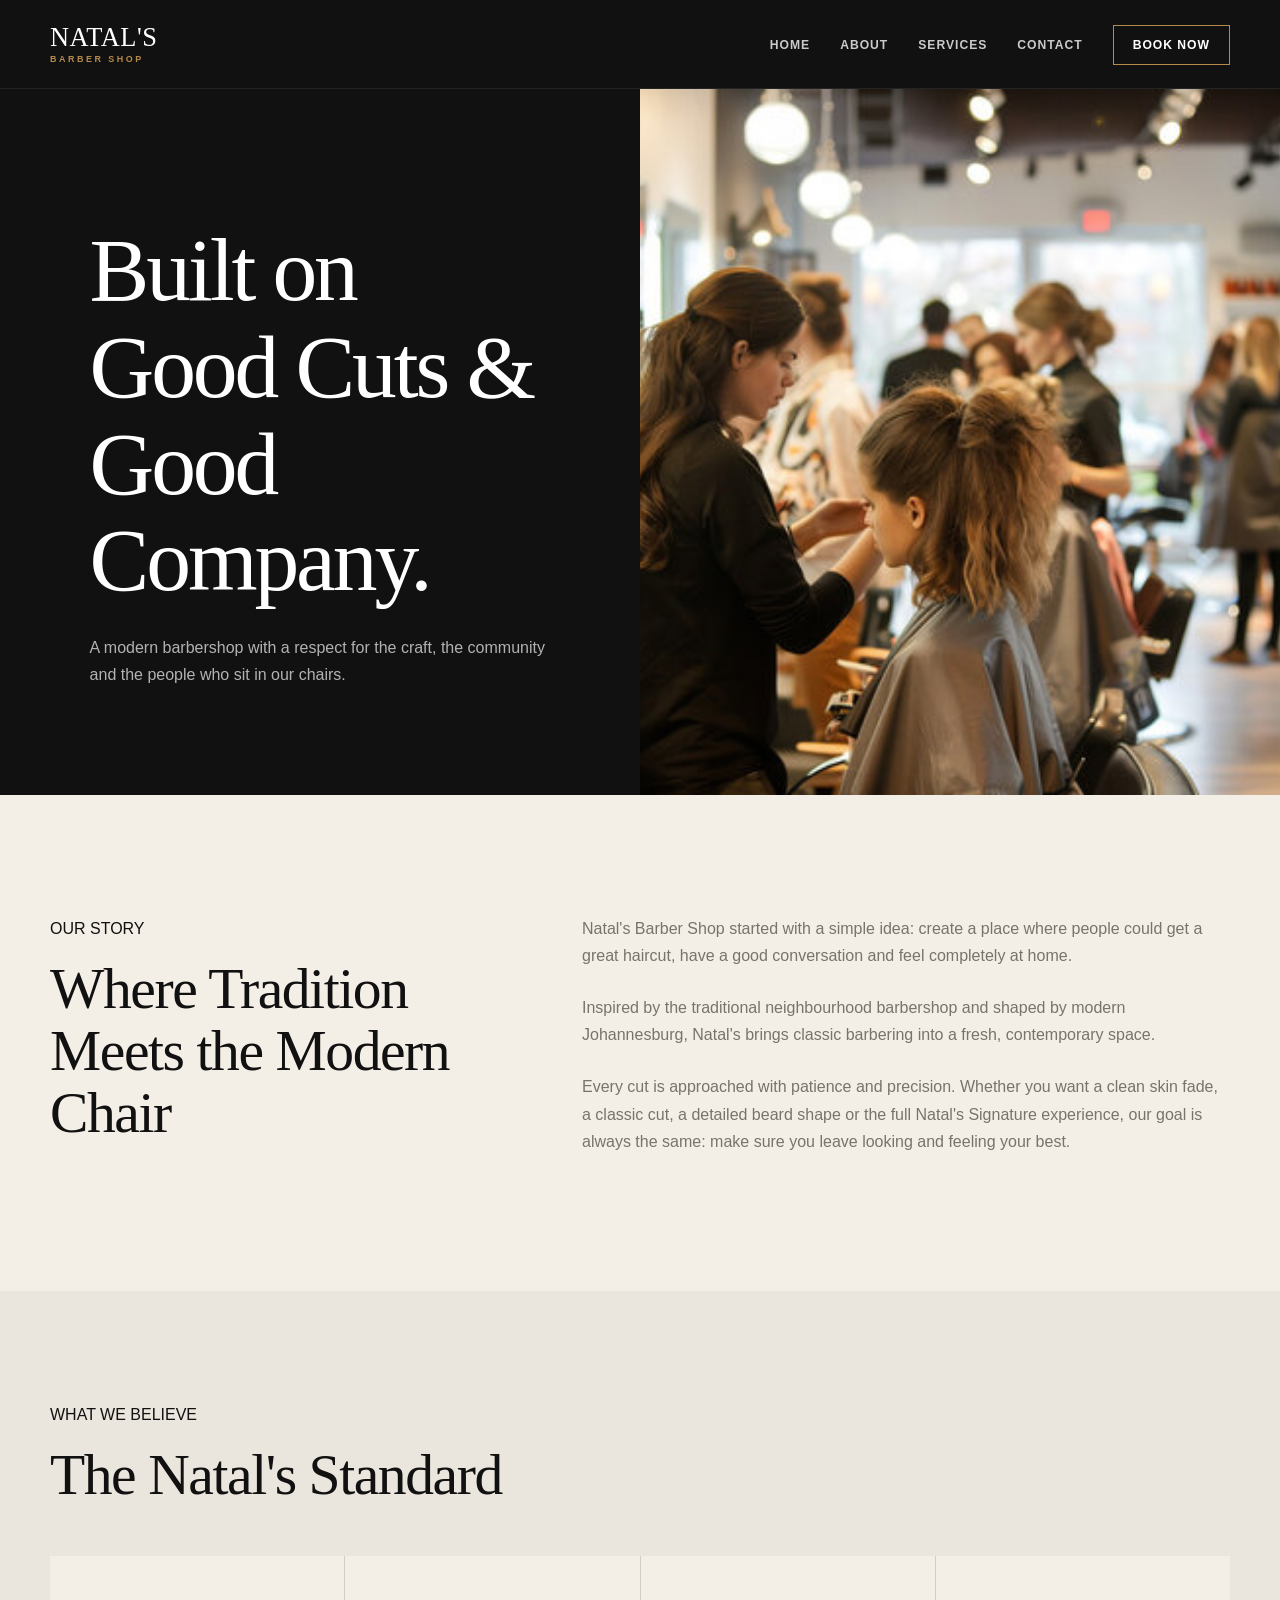
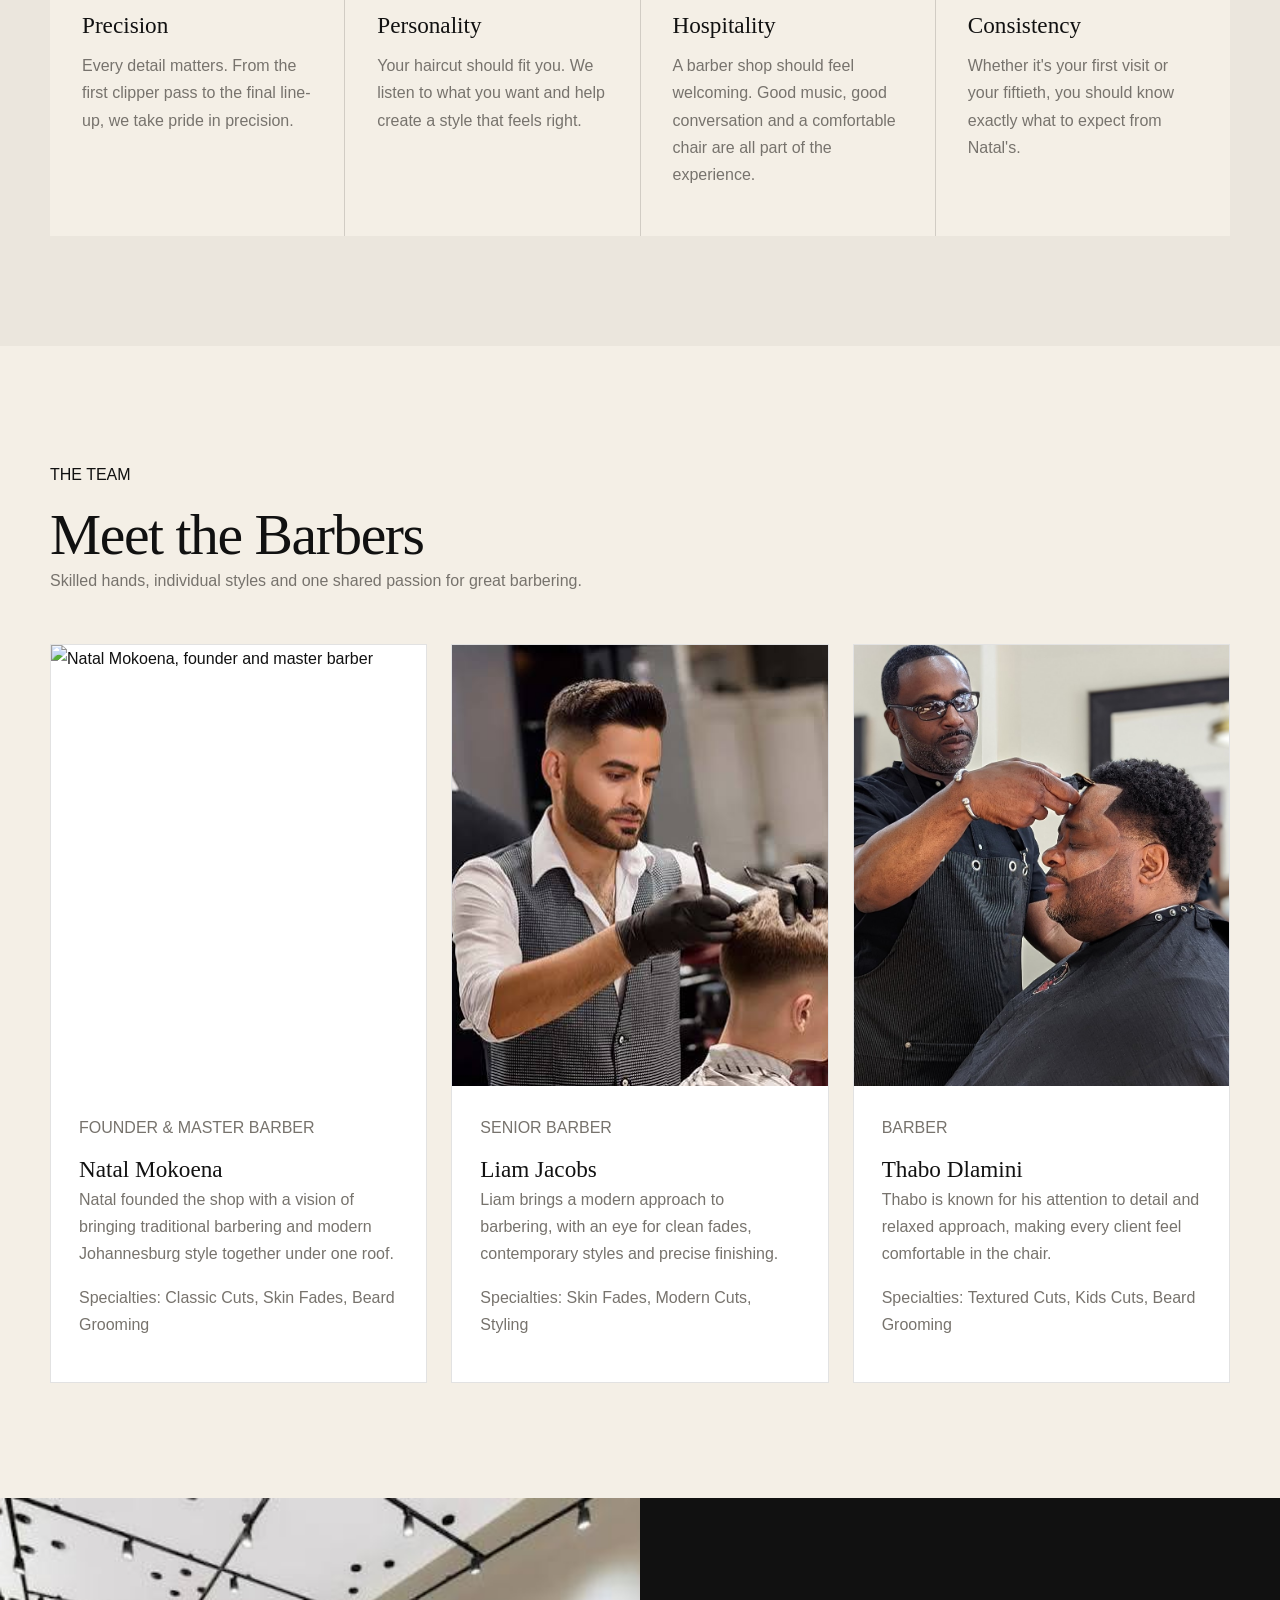
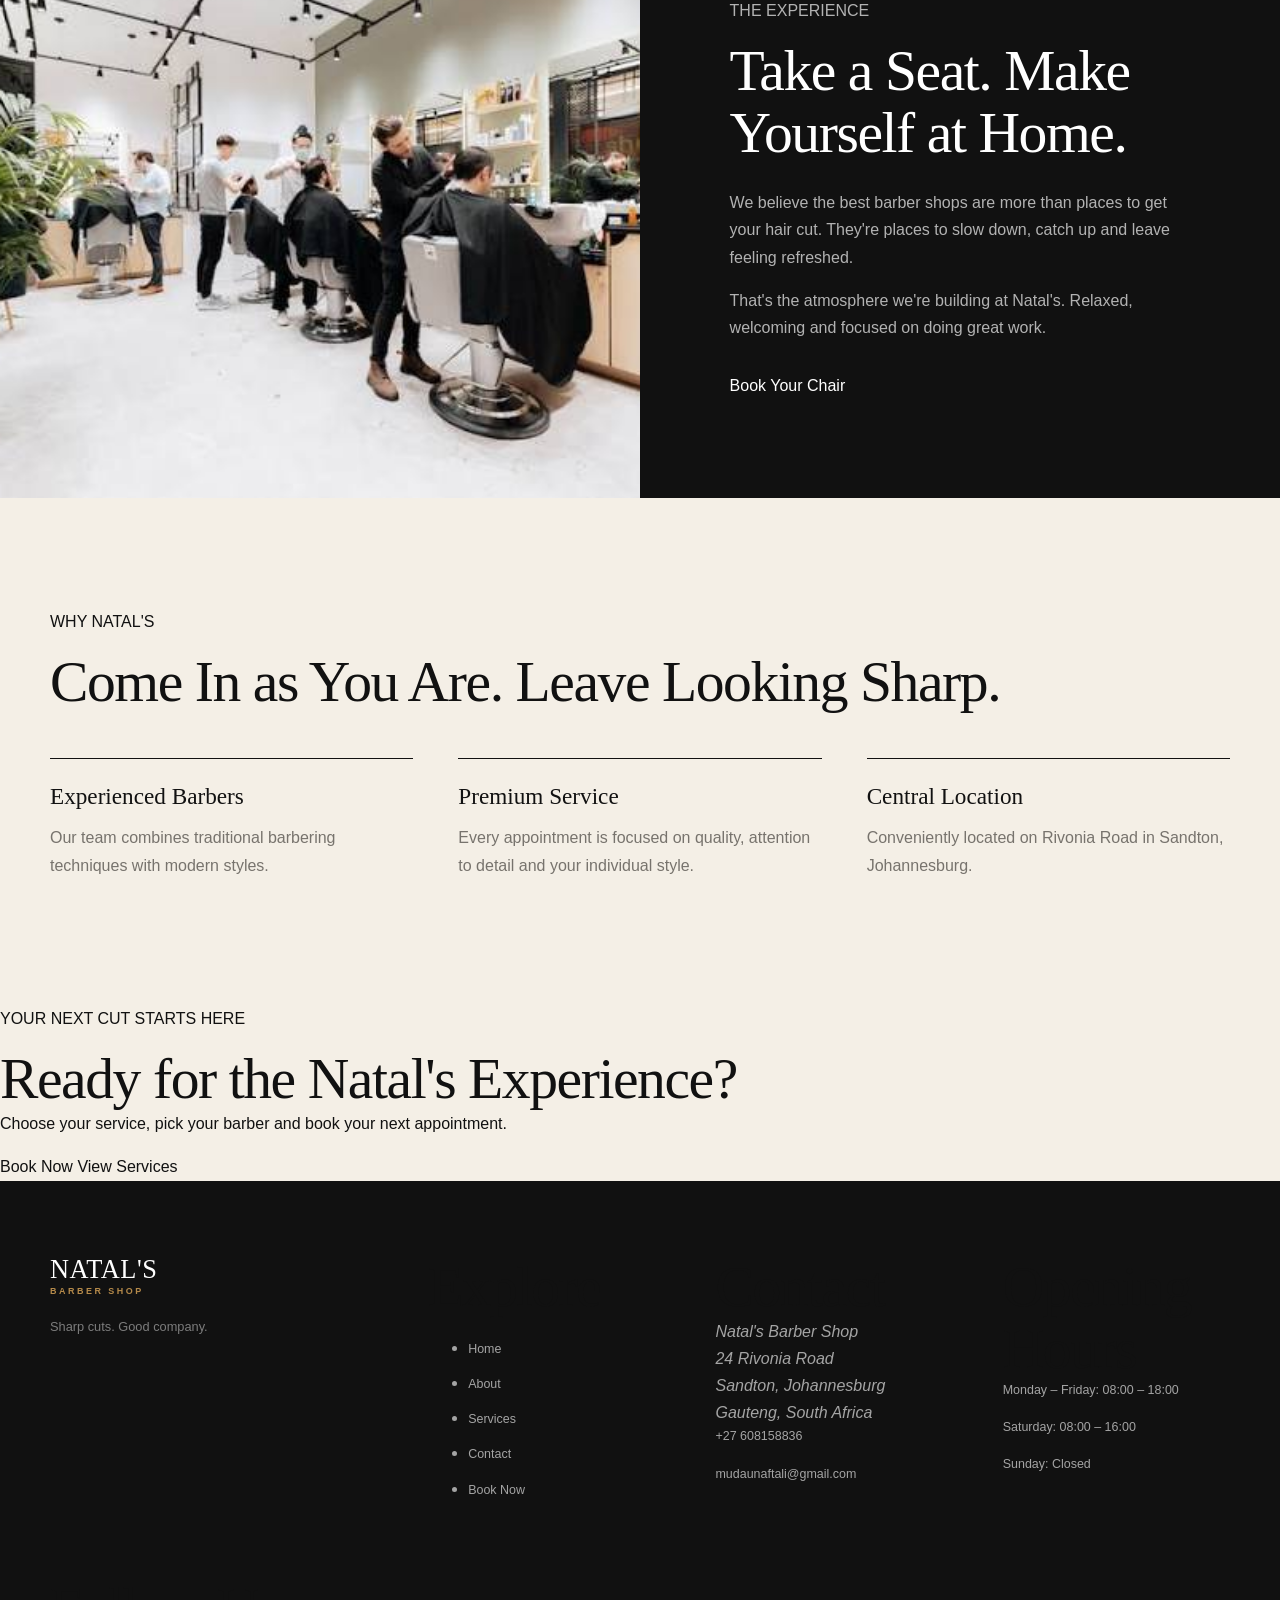
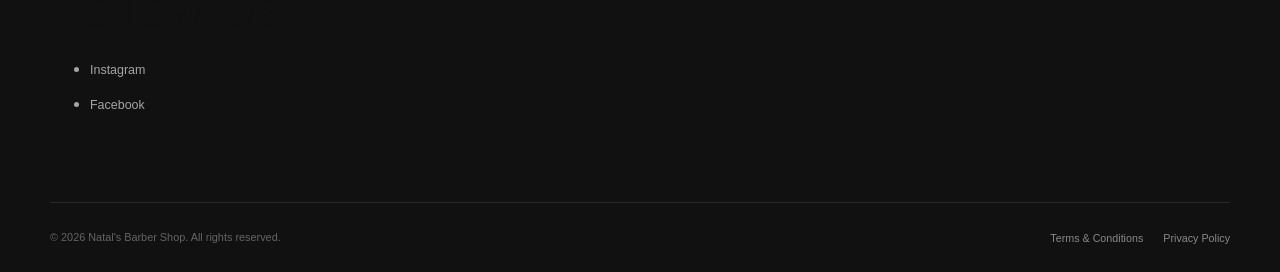
==== about.html @ a1078c81 "Initial commit - Natal's Barber Shop" ====
<!DOCTYPE html>
<html lang="en">
<head>
    <link rel="stylesheet" href="css/style.css">
    <meta charset="UTF-8">
    <meta name="viewport" content="width=device-width, initial-scale=1.0">

    <title>About Us | Natal's Barber Shop</title>

    <meta
        name="description"
        content="Learn about Natal's Barber Shop, our story, our barbers and our approach to modern barbering in Sandton, Johannesburg."
    >
</head>

<body>

    <!-- =========================
         HEADER
    ========================== -->
<header class="site-header">

    <div class="container header-inner">

        <a href="index.html"
           class="logo"
           aria-label="Natal's Barber Shop Home">

            <span class="logo-main">NATAL'S</span>
            <span class="logo-sub">BARBER SHOP</span>

        </a>

        <nav class="main-nav" aria-label="Main navigation">

            <ul>

                <li>
                    <a href="index.html">Home</a>
                </li>

                <li>
                    <a href="about.html" aria-current="page">About</a>
                </li>

                <li>
                    <a href="services.html">Services</a>
                </li>

                <li>
                    <a href="contact.html">Contact</a>
                </li>

                <li>
                    <a href="booking.html" class="nav-book">Book Now</a>
                </li>

            </ul>

        </nav>

    </div>

</header>


    <main>

        <!-- =========================
             ABOUT HERO
        ========================== -->
        <section id="about-hero" aria-labelledby="about-title">

            <div>

                <p>NATAL'S BARBER SHOP</p>

                <h1 id="about-title">
                    Built on Good Cuts
                    &amp; Good Company.
                </h1>

                <p>
                    A modern barbershop with a respect for the craft,
                    the community and the people who sit in our chairs.
                </p>

            </div>

            <figure>
                <img
                    src="images/barber-hero.jpg"
                    alt="Barber working with a customer inside Natal's Barber Shop"
                >
            </figure>

        </section>


        <!-- =========================
             OUR STORY
        ========================== -->
        <section id="our-story" aria-labelledby="story-title">

            <div>

                <p>OUR STORY</p>

                <h2 id="story-title">
                    Where Tradition Meets
                    the Modern Chair
                </h2>

            </div>


            <div>

                <p>
                    Natal's Barber Shop started with a simple idea:
                    create a place where people could get a great haircut,
                    have a good conversation and feel completely at home.
                </p>

                <p>
                    Inspired by the traditional neighbourhood barbershop
                    and shaped by modern Johannesburg, Natal's brings
                    classic barbering into a fresh, contemporary space.
                </p>

                <p>
                    Every cut is approached with patience and precision.
                    Whether you want a clean skin fade, a classic cut,
                    a detailed beard shape or the full Natal's Signature
                    experience, our goal is always the same:
                    make sure you leave looking and feeling your best.
                </p>

            </div>

        </section>


        <!-- =========================
             OUR VALUES
        ========================== -->
        <section id="values" aria-labelledby="values-title">

            <header>

                <p>WHAT WE BELIEVE</p>

                <h2 id="values-title">
                    The Natal's Standard
                </h2>

            </header>


            <div class="values-grid">

                <article>

                    <h3>Precision</h3>

                    <p>
                        Every detail matters. From the first clipper pass
                        to the final line-up, we take pride in precision.
                    </p>

                </article>


                <article>

                    <h3>Personality</h3>

                    <p>
                        Your haircut should fit you. We listen to what
                        you want and help create a style that feels right.
                    </p>

                </article>


                <article>

                    <h3>Hospitality</h3>

                    <p>
                        A barber shop should feel welcoming. Good music,
                        good conversation and a comfortable chair are
                        all part of the experience.
                    </p>

                </article>


                <article>

                    <h3>Consistency</h3>

                    <p>
                        Whether it's your first visit or your fiftieth,
                        you should know exactly what to expect from Natal's.
                    </p>

                </article>

            </div>

        </section>


        <!-- =========================
             BARBERS
        ========================== -->
        <section id="our-barbers" aria-labelledby="barbers-title">

            <header>

                <p>THE TEAM</p>

                <h2 id="barbers-title">
                    Meet the Barbers
                </h2>

                <p>
                    Skilled hands, individual styles and one shared passion
                    for great barbering.
                </p>

            </header>


            <div class="barbers-grid">

                <!-- Natal -->
                <article id="natal">

                    <figure>

                        <img
                            src="images/natal.jpeg"
                            alt="Natal Mokoena, founder and master barber"
                        >

                    </figure>

                    <div>

                        <p>FOUNDER &amp; MASTER BARBER</p>

                        <h3>Natal Mokoena</h3>

                        <p>
                            Natal founded the shop with a vision of bringing
                            traditional barbering and modern Johannesburg
                            style together under one roof.
                        </p>

                        <p>
                            Specialties: Classic Cuts, Skin Fades,
                            Beard Grooming
                        </p>

                    </div>

                </article>


                <!-- Liam -->
                <article id="liam">

                    <figure>

                        <img
                            src="images/liam.jpg"
                            alt="Liam Jacobs, senior barber"
                        >

                    </figure>

                    <div>

                        <p>SENIOR BARBER</p>

                        <h3>Liam Jacobs</h3>

                        <p>
                            Liam brings a modern approach to barbering,
                            with an eye for clean fades, contemporary
                            styles and precise finishing.
                        </p>

                        <p>
                            Specialties: Skin Fades, Modern Cuts,
                            Styling
                        </p>

                    </div>

                </article>


                <!-- Thabo -->
                <article id="thabo">

                    <figure>

                        <img
                            src="images/thabo.jpg"
                            alt="Thabo Dlamini, barber"
                        >

                    </figure>

                    <div>

                        <p>BARBER</p>

                        <h3>Thabo Dlamini</h3>

                        <p>
                            Thabo is known for his attention to detail
                            and relaxed approach, making every client
                            feel comfortable in the chair.
                        </p>

                        <p>
                            Specialties: Textured Cuts, Kids Cuts,
                            Beard Grooming
                        </p>

                    </div>

                </article>

            </div>

        </section>


        <!-- =========================
             THE EXPERIENCE
        ========================== -->
        <section id="experience" aria-labelledby="experience-title">

            <figure>

                <img
                    src="images/barbershop-interior.jpg"
                    alt="Interior of Natal's Barber Shop with barber chairs and mirrors"
                >

            </figure>


            <div>

                <p>THE EXPERIENCE</p>

                <h2 id="experience-title">
                    Take a Seat.
                    Make Yourself at Home.
                </h2>

                <p>
                    We believe the best barber shops are more than places
                    to get your hair cut. They're places to slow down,
                    catch up and leave feeling refreshed.
                </p>

                <p>
                    That's the atmosphere we're building at Natal's.
                    Relaxed, welcoming and focused on doing great work.
                </p>

                <a href="booking.html">
                    Book Your Chair
                </a>

            </div>

        </section>


        <!-- =========================
             WHY NATAL'S
        ========================== -->
        <section id="why-natals" aria-labelledby="why-title">

            <header>

                <p>WHY NATAL'S</p>

                <h2 id="why-title">
                    Come In as You Are.
                    Leave Looking Sharp.
                </h2>

            </header>


            <div>

                <article>

                    <h3>Experienced Barbers</h3>

                    <p>
                        Our team combines traditional barbering techniques
                        with modern styles.
                    </p>

                </article>


                <article>

                    <h3>Premium Service</h3>

                    <p>
                        Every appointment is focused on quality,
                        attention to detail and your individual style.
                    </p>

                </article>


                <article>

                    <h3>Central Location</h3>

                    <p>
                        Conveniently located on Rivonia Road in Sandton,
                        Johannesburg.
                    </p>

                </article>

            </div>

        </section>


        <!-- =========================
             FINAL CTA
        ========================== -->
        <section id="about-cta" aria-labelledby="cta-title">

            <div>

                <p>YOUR NEXT CUT STARTS HERE</p>

                <h2 id="cta-title">
                    Ready for the Natal's Experience?
                </h2>

                <p>
                    Choose your service, pick your barber and book your
                    next appointment.
                </p>

                <a href="booking.html">
                    Book Now
                </a>

                <a href="services.html">
                    View Services
                </a>

            </div>

        </section>

    </main>


    <!-- =========================
         FOOTER
    ========================== -->
<footer class="site-footer">

    <div class="container footer-grid">

        <!-- Brand -->
        <div class="footer-brand">

            <a href="index.html"
               class="logo"
               aria-label="Natal's Barber Shop Home">

                <span class="logo-main">NATAL'S</span>
                <span class="logo-sub">BARBER SHOP</span>

            </a>

            <p>
                Sharp cuts. Good company.
            </p>

        </div>


        <!-- Explore -->
        <div class="footer-column">

            <h2>Explore</h2>

            <nav aria-label="Footer navigation">

                <ul>
                    <li>
                        <a href="index.html">Home</a>
                    </li>

                    <li>
                        <a href="about.html">About</a>
                    </li>

                    <li>
                        <a href="services.html">Services</a>
                    </li>

                    <li>
                        <a href="contact.html">Contact</a>
                    </li>

                    <li>
                        <a href="booking.html">Book Now</a>
                    </li>
                </ul>

            </nav>

        </div>


        <!-- Contact -->
        <div class="footer-column">

            <h2>Contact</h2>

            <address>
                Natal's Barber Shop<br>
                24 Rivonia Road<br>
                Sandton, Johannesburg<br>
                Gauteng, South Africa
            </address>

            <p>
                <a href="tel:+27608158836">
                    +27 608158836
                </a>
            </p>

            <p>
                <a href="mailto:mudaunaftali@gmail.com">
                    mudaunaftali@gmail.com
                </a>
            </p>

        </div>


        <!-- Opening Hours -->
        <div class="footer-column">

            <h2>Opening Hours</h2>

            <p>
                Monday – Friday: 08:00 – 18:00
            </p>

            <p>
                Saturday: 08:00 – 16:00
            </p>

            <p>
                Sunday: Closed
            </p>

        </div>


        <!-- Social -->
        <div class="footer-column">

            <h2>Follow Us</h2>

            <ul class="footer-social">

                <li>
                    <a href="https://www.instagram.com/mudaunaftali/" target="_blank" rel="noopener noreferrer" aria-label="Natal's Barber Shop Instagram"> Instagram </a>
                </li>

                <li>
                    <a href="https://web.facebook.com/mudau.naphtan/" target="_blank" rel="noopener noreferrer" aria-label="Natal's Barber Shop Facebook">
    Facebook
</a>
                </li>

            </ul>

        </div>

    </div>


    <!-- Bottom -->
    <div class="container footer-bottom">

        <p>
            &copy; 2026 Natal's Barber Shop. All rights reserved.
        </p>

        <div class="footer-legal">

            <a href="terms.html">
                Terms &amp; Conditions
            </a>

            <a href="privacy.html">
                Privacy Policy
            </a>

        </div>

    </div>

</footer>

</body>
</html>
---- css/style.css ----
/* =========================================================
   NATAL'S BARBER SHOP
   Shared Professional Stylesheet
   ========================================================= */

/* -------------------------
   1. DESIGN TOKENS
------------------------- */
:root {
    --midnight: #111111;
    --charcoal: #292929;
    --ivory: #f4efe6;
    --brass: #b58a4a;
    --brass-light: #d1b27a;
    --red: #8b2525;
    --white: #ffffff;
    --grey: #77736d;
    --light-grey: #e4dfd6;
    --border: rgba(17, 17, 17, 0.12);

    --heading-font: "DM Serif Display", Georgia, serif;
    --body-font: "Manrope", Arial, sans-serif;

    --container: 1180px;
    --radius: 2px;
    --transition: 220ms ease;
    --shadow: 0 18px 50px rgba(17, 17, 17, 0.10);
}


/* -------------------------
   2. RESET
------------------------- */
*,
*::before,
*::after {
    box-sizing: border-box;
}

html {
    scroll-behavior: smooth;
}

body {
    margin: 0;
    background: var(--ivory);
    color: var(--midnight);
    font-family: var(--body-font);
    font-size: 16px;
    line-height: 1.7;
    -webkit-font-smoothing: antialiased;
}

img {
    display: block;
    width: 100%;
    max-width: 100%;
}

figure {
    margin: 0;
}

a {
    color: inherit;
    text-decoration: none;
}

button,
input,
select,
textarea {
    font: inherit;
}

button,
a,
select,
input,
textarea {
    -webkit-tap-highlight-color: transparent;
}

::selection {
    background: var(--brass);
    color: var(--midnight);
}


/* -------------------------
   3. GLOBAL TYPOGRAPHY
------------------------- */
h1,
h2,
h3,
h4 {
    margin: 0;
    color: var(--midnight);
    font-family: var(--heading-font);
    font-weight: 400;
    line-height: 1.08;
}

h1 {
    font-size: clamp(3.5rem, 7vw, 6.8rem);
    letter-spacing: -0.035em;
}

h2 {
    font-size: clamp(2.5rem, 4.5vw, 4.4rem);
    letter-spacing: -0.025em;
}

h3 {
    font-size: 1.45rem;
}

p {
    margin: 0 0 1rem;
}

.eyebrow {
    margin-bottom: 1rem;
    color: var(--brass);
    font-family: var(--body-font);
    font-size: 0.72rem;
    font-weight: 800;
    letter-spacing: 0.18em;
    line-height: 1.4;
    text-transform: uppercase;
}

.container {
    width: min(calc(100% - 48px), var(--container));
    margin-inline: auto;
}


/* -------------------------
   4. ACCESSIBILITY
------------------------- */
:focus-visible {
    outline: 3px solid var(--brass);
    outline-offset: 4px;
}

[hidden] {
    display: none !important;
}


/* =========================================================
   HEADER
   ========================================================= */

.site-header,
body > header {
    position: relative;
    z-index: 50;
    background: var(--midnight);
    color: var(--white);
    border-bottom: 1px solid rgba(255, 255, 255, 0.08);
}

.header-inner,
body > header {
    min-height: 88px;
}

.site-header .header-inner {
    display: flex;
    align-items: center;
    justify-content: space-between;
    gap: 40px;
}

.logo {
    display: inline-flex;
    flex-direction: column;
    justify-content: center;
    flex-shrink: 0;
    color: var(--white);
    line-height: 1;
}

.logo-main,
.logo > span:first-child {
    font-family: var(--heading-font);
    font-size: 1.65rem;
    letter-spacing: 0.02em;
}

.logo-sub,
.logo > span:last-child {
    margin-top: 5px;
    color: var(--brass);
    font-family: var(--body-font);
    font-size: 0.56rem;
    font-weight: 800;
    letter-spacing: 0.28em;
}

.main-nav {
    display: flex;
    align-items: center;
    gap: 32px;
}

.main-nav a {
    position: relative;
    padding: 33px 0;
    color: rgba(255, 255, 255, 0.78);
    font-size: 0.76rem;
    font-weight: 700;
    letter-spacing: 0.08em;
    text-transform: uppercase;
    transition: color var(--transition);
}

.main-nav a::after {
    position: absolute;
    right: 0;
    bottom: 23px;
    left: 0;
    height: 1px;
    background: var(--brass);
    content: "";
    transform: scaleX(0);
    transform-origin: center;
    transition: transform var(--transition);
}

.main-nav a:hover,
.main-nav a.active {
    color: var(--white);
}

.main-nav a:hover::after,
.main-nav a.active::after {
    transform: scaleX(1);
}

.main-nav .nav-book {
    padding: 12px 19px;
    border: 1px solid var(--brass);
    color: var(--white);
}

.main-nav .nav-book::after {
    display: none;
}

.main-nav .nav-book:hover,
.main-nav .nav-book.active {
    background: var(--brass);
    color: var(--midnight);
}


/* =========================================================
   BUTTONS
   ========================================================= */

.btn,
.hero-actions a,
#hero .hero-actions a,
#services-hero a,
#services-booking-cta a {
    display: inline-flex;
    align-items: center;
    justify-content: center;
    min-height: 50px;
    padding: 14px 25px;
    border: 1px solid transparent;
    border-radius: var(--radius);
    font-size: 0.72rem;
    font-weight: 800;
    letter-spacing: 0.1em;
    text-transform: uppercase;
    cursor: pointer;
    transition:
        background var(--transition),
        color var(--transition),
        border-color var(--transition),
        transform var(--transition);
}

.btn:hover,
.hero-actions a:hover,
#hero .hero-actions a:hover,
#services-hero a:hover,
#services-booking-cta a:hover {
    transform: translateY(-2px);
}

.btn-primary,
#hero .hero-actions a:first-child,
#services-hero a,
#services-booking-cta a {
    background: var(--brass);
    color: var(--midnight);
    border-color: var(--brass);
}

.btn-primary:hover,
#hero .hero-actions a:first-child:hover,
#services-hero a:hover,
#services-booking-cta a:hover {
    background: var(--brass-light);
    border-color: var(--brass-light);
}

.btn-secondary {
    background: transparent;
    color: var(--midnight);
    border-color: var(--midnight);
}

.btn-secondary:hover {
    background: var(--midnight);
    color: var(--white);
}

.btn-light {
    background: var(--ivory);
    color: var(--midnight);
    border-color: var(--ivory);
}

.btn-light:hover {
    background: var(--white);
    border-color: var(--white);
}

.text-link,
.light-link {
    position: relative;
    display: inline-flex;
    align-items: center;
    gap: 10px;
    font-size: 0.75rem;
    font-weight: 800;
    letter-spacing: 0.1em;
    text-transform: uppercase;
}

.text-link::after,
.light-link::after {
    content: "→";
    transition: transform var(--transition);
}

.text-link:hover::after,
.light-link:hover::after {
    transform: translateX(5px);
}


/* =========================================================
   GENERAL SECTIONS
   ========================================================= */

.section {
    padding: 110px 0;
}

.section-heading {
    max-width: 700px;
    margin-bottom: 55px;
}

.section-heading > p:last-child {
    max-width: 610px;
    margin-top: 22px;
    color: var(--grey);
}

.section-dark {
    background: var(--midnight);
    color: var(--white);
}

.section-dark h2,
.section-dark h3 {
    color: var(--white);
}


/* =========================================================
   HOMEPAGE
   ========================================================= */

#hero {
    position: relative;
    min-height: 700px;
    display: flex;
    align-items: center;
    overflow: hidden;
    background: var(--midnight);
    color: var(--white);
}

#hero::after {
    position: absolute;
    inset: 0;
    z-index: 1;
    background:
        linear-gradient(
            90deg,
            rgba(17, 17, 17, 0.94) 0%,
            rgba(17, 17, 17, 0.72) 42%,
            rgba(17, 17, 17, 0.18) 100%
        );
    content: "";
}

#hero .hero-content {
    position: relative;
    z-index: 3;
    width: min(calc(100% - 48px), var(--container));
    margin: 0 auto;
    padding: 120px 52% 120px 0;
}

#hero .hero-content > p:first-child {
    margin-bottom: 22px;
    color: var(--brass);
    font-size: 0.72rem;
    font-weight: 800;
    letter-spacing: 0.2em;
}

#hero h1 {
    margin-bottom: 28px;
    color: var(--white);
}

#hero .hero-content > p:nth-of-type(2) {
    max-width: 550px;
    margin-bottom: 36px;
    color: rgba(255, 255, 255, 0.76);
    font-size: 1rem;
}

#hero .hero-actions {
    display: flex;
    flex-wrap: wrap;
    gap: 14px;
}

#hero .hero-actions a:last-child {
    border-color: rgba(255, 255, 255, 0.45);
    color: var(--white);
}

#hero .hero-actions a:last-child:hover {
    background: var(--white);
    color: var(--midnight);
}

#hero .hero-image {
    position: absolute;
    inset: 0 0 0 48%;
    z-index: 0;
}

#hero .hero-image img {
    width: 100%;
    height: 100%;
    object-fit: cover;
    object-position: center;
}


/* Homepage intro */
#introduction {
    padding: 115px 24px;
    text-align: center;
}

#introduction > div {
    width: min(760px, 100%);
    margin: auto;
}

#introduction > div > p:first-child {
    color: var(--brass);
    font-size: 0.72rem;
    font-weight: 800;
    letter-spacing: 0.18em;
}

#introduction h2 {
    margin-bottom: 25px;
}

#introduction p:not(:first-child) {
    color: var(--grey);
}

#introduction a {
    display: inline-flex;
    margin-top: 14px;
    font-size: 0.73rem;
    font-weight: 800;
    letter-spacing: 0.1em;
    text-transform: uppercase;
}


/* Homepage services */
#services-preview {
    padding: 110px 24px;
    background: #ebe6dd;
}

#services-preview > header,
#services-preview > .services-grid,
#services-preview > a {
    width: min(calc(100% - 0px), var(--container));
    margin-inline: auto;
}

#services-preview > header {
    margin-bottom: 48px;
}

#services-preview > header p:last-child {
    max-width: 620px;
    color: var(--grey);
}

.services-grid {
    display: grid;
    grid-template-columns: repeat(4, 1fr);
    gap: 1px;
    background: var(--border);
}

.services-grid article {
    min-height: 270px;
    padding: 32px;
    background: var(--ivory);
    transition:
        background var(--transition),
        transform var(--transition);
}

.services-grid article:hover {
    position: relative;
    z-index: 2;
    background: var(--midnight);
    color: var(--white);
    transform: translateY(-5px);
}

.services-grid article:hover h3 {
    color: var(--white);
}

.services-grid article h3 {
    margin-bottom: 45px;
}

.services-grid article p {
    color: var(--grey);
}

.services-grid article:hover p {
    color: rgba(255, 255, 255, 0.68);
}

.services-grid article p:last-of-type {
    color: var(--brass);
    font-size: 1.15rem;
    font-weight: 800;
}

.services-grid article a {
    display: inline-block;
    margin-top: 8px;
    font-size: 0.68rem;
    font-weight: 800;
    letter-spacing: 0.08em;
    text-transform: uppercase;
}

#services-preview > a {
    display: block;
    width: fit-content;
    margin-top: 35px;
    font-size: 0.72rem;
    font-weight: 800;
    letter-spacing: 0.1em;
    text-transform: uppercase;
}


/* Brand statement */
#brand-statement {
    display: grid;
    grid-template-columns: 1fr 1fr;
    min-height: 650px;
    background: var(--midnight);
    color: var(--white);
}

#brand-statement figure {
    min-height: 500px;
}

#brand-statement figure img {
    width: 100%;
    height: 100%;
    object-fit: cover;
}

#brand-statement > div {
    display: flex;
    flex-direction: column;
    align-items: flex-start;
    justify-content: center;
    padding: 80px clamp(40px, 7vw, 110px);
}

#brand-statement h2 {
    margin-bottom: 25px;
    color: var(--white);
}

#brand-statement > div > p:not(.eyebrow) {
    max-width: 540px;
    color: rgba(255, 255, 255, 0.7);
}

#brand-statement a {
    margin-top: 15px;
    color: var(--brass);
}


/* Homepage barbers */
#barbers-preview {
    padding: 115px 24px;
}

#barbers-preview > header,
#barbers-preview > .barbers-grid {
    width: min(100%, var(--container));
    margin-inline: auto;
}

#barbers-preview > header {
    margin-bottom: 50px;
}

#barbers-preview > header p:last-child {
    max-width: 620px;
    color: var(--grey);
}

.barbers-grid {
    display: grid;
    grid-template-columns: repeat(3, 1fr);
    gap: 24px;
}

.barbers-grid article {
    overflow: hidden;
    background: var(--white);
    border: 1px solid var(--border);
}

.barbers-grid article figure {
    aspect-ratio: 4 / 4.7;
    overflow: hidden;
}

.barbers-grid article img {
    height: 100%;
    object-fit: cover;
    transition: transform 500ms ease;
}

.barbers-grid article:hover img {
    transform: scale(1.035);
}

.barbers-grid article > div,
.barbers-grid article:not(:has(div)) {
    padding: 25px;
}

.barbers-grid article h3 {
    margin-bottom: 4px;
}

.barbers-grid article p {
    color: var(--grey);
}

.barbers-grid article a {
    display: inline-block;
    margin-top: 5px;
    font-size: 0.68rem;
    font-weight: 800;
    letter-spacing: 0.09em;
    text-transform: uppercase;
}


/* Gallery */
#gallery {
    padding: 110px 24px;
    background: var(--charcoal);
}

#gallery > header {
    width: min(100%, var(--container));
    margin: 0 auto 45px;
}

#gallery h2 {
    color: var(--white);
}

.gallery-grid {
    width: min(100%, var(--container));
    margin-inline: auto;
    display: grid;
    grid-template-columns: repeat(4, 1fr);
    gap: 8px;
}

.gallery-grid figure {
    aspect-ratio: 1;
    overflow: hidden;
}

.gallery-grid img {
    height: 100%;
    object-fit: cover;
    transition: transform 500ms ease;
}

.gallery-grid figure:hover img {
    transform: scale(1.05);
}


/* Testimonials */
#testimonials {
    padding: 110px 24px;
}

#testimonials > header,
.testimonials-list {
    width: min(100%, var(--container));
    margin-inline: auto;
}

#testimonials > header {
    margin-bottom: 50px;
}

.testimonials-list {
    display: grid;
    grid-template-columns: repeat(3, 1fr);
    gap: 24px;
}

.testimonials-list article {
    padding: 38px;
    background: var(--white);
    border: 1px solid var(--border);
}

.testimonials-list blockquote {
    margin: 0 0 30px;
    color: var(--charcoal);
    font-family: var(--heading-font);
    font-size: 1.45rem;
    line-height: 1.4;
}

.testimonials-list cite {
    color: var(--brass);
    font-size: 0.7rem;
    font-style: normal;
    font-weight: 800;
    letter-spacing: 0.1em;
    text-transform: uppercase;
}


/* Homepage location */
#location {
    display: grid;
    grid-template-columns: 1fr 1fr;
    background: #ebe6dd;
}

#location > div {
    padding: 90px clamp(30px, 7vw, 100px);
}

#location h2 {
    margin-bottom: 25px;
}

#location address,
#location a {
    color: var(--grey);
}

#location address {
    margin-bottom: 20px;
    font-style: normal;
}

#location h3 {
    margin-bottom: 25px;
}

#location dl {
    margin: 0;
}

#location dl > div {
    display: flex;
    justify-content: space-between;
    gap: 30px;
    padding: 13px 0;
    border-bottom: 1px solid var(--border);
}

#location dt {
    font-weight: 700;
}

#location dd {
    margin: 0;
    color: var(--grey);
}


/* =========================================================
   PAGE HEROES
   ========================================================= */

.page-hero {
    position: relative;
    overflow: hidden;
    padding: 115px 0;
    background: var(--midnight);
    color: var(--white);
}

.page-hero::before {
    position: absolute;
    top: 0;
    right: -10%;
    width: 48%;
    height: 100%;
    background:
        linear-gradient(
            135deg,
            transparent 0 45%,
            rgba(181, 138, 74, 0.09) 45% 46%,
            transparent 46%
        );
    content: "";
    pointer-events: none;
}

.page-hero .container {
    position: relative;
    z-index: 1;
}

.page-hero h1 {
    max-width: 850px;
    color: var(--white);
}

.page-hero .hero-text {
    max-width: 650px;
    margin-top: 25px;
    margin-bottom: 0;
    color: rgba(255, 255, 255, 0.68);
    font-size: 1rem;
}

.page-hero .eyebrow {
    margin-bottom: 18px;
}


/* =========================================================
   ABOUT PAGE
   ========================================================= */

#about-hero {
    display: grid;
    grid-template-columns: 1fr 1fr;
    min-height: 680px;
    background: var(--midnight);
}

#about-hero > div {
    display: flex;
    flex-direction: column;
    justify-content: center;
    padding: 90px clamp(35px, 7vw, 100px);
}

#about-hero h1 {
    color: var(--white);
}

#about-hero > div > p:last-child {
    max-width: 520px;
    margin-top: 25px;
    color: rgba(255, 255, 255, 0.68);
}

#about-hero figure {
    min-height: 600px;
}

#about-hero img {
    height: 100%;
    object-fit: cover;
}


/* Story */
#our-story {
    display: grid;
    grid-template-columns: 0.8fr 1.2fr;
    gap: 100px;
    padding: 120px max(24px, calc((100vw - var(--container)) / 2));
}

#our-story > div:last-child {
    max-width: 680px;
}

#our-story > div:last-child p {
    color: var(--grey);
}

#our-story > div:last-child p + p {
    margin-top: 25px;
}


/* Values */
#values {
    padding: 110px 24px;
    background: #ebe6dd;
}

#values > header,
.values-grid {
    width: min(100%, var(--container));
    margin-inline: auto;
}

#values > header {
    margin-bottom: 50px;
}

.values-grid {
    display: grid;
    grid-template-columns: repeat(4, 1fr);
    gap: 1px;
    background: var(--border);
}

.values-grid article {
    min-height: 260px;
    padding: 32px;
    background: var(--ivory);
}

.values-grid article h3 {
    margin: 25px 0 14px;
}

.values-grid article p {
    color: var(--grey);
}

.values-grid article > p:first-child {
    color: var(--brass);
    font-size: 0.72rem;
    font-weight: 800;
}


/* Our barbers */
#our-barbers {
    padding: 115px 24px;
}

#our-barbers > header,
#our-barbers > .barbers-grid {
    width: min(100%, var(--container));
    margin-inline: auto;
}

#our-barbers > header {
    margin-bottom: 50px;
}

#our-barbers > header p:last-child {
    max-width: 650px;
    color: var(--grey);
}

#our-barbers .barbers-grid article > div {
    padding: 28px;
}

#our-barbers .barbers-grid article .role {
    color: var(--brass);
    font-size: 0.68rem;
    font-weight: 800;
    letter-spacing: 0.12em;
    text-transform: uppercase;
}


/* Experience */
#experience {
    display: grid;
    grid-template-columns: 1fr 1fr;
    background: var(--midnight);
    color: var(--white);
}

#experience figure {
    min-height: 600px;
}

#experience img {
    height: 100%;
    object-fit: cover;
}

#experience > div {
    display: flex;
    flex-direction: column;
    justify-content: center;
    padding: 80px clamp(35px, 7vw, 105px);
}

#experience h2 {
    color: var(--white);
    margin-bottom: 25px;
}

#experience > div > p:not(.eyebrow) {
    color: rgba(255, 255, 255, 0.68);
}

#experience a {
    width: fit-content;
    margin-top: 15px;
}


/* Why Natal's */
#why-natals {
    padding: 110px 24px;
}

#why-natals > header,
#why-natals > div {
    width: min(100%, var(--container));
    margin-inline: auto;
}

#why-natals > header {
    margin-bottom: 45px;
}

#why-natals > div {
    display: grid;
    grid-template-columns: repeat(3, 1fr);
    gap: 45px;
}

#why-natals article {
    padding-top: 25px;
    border-top: 1px solid var(--midnight);
}

#why-natals article h3 {
    margin-bottom: 15px;
}

#why-natals article p {
    color: var(--grey);
}


/* =========================================================
   SERVICES PAGE
   ========================================================= */

#services-hero {
    position: relative;
    min-height: 570px;
    display: flex;
    align-items: center;
    overflow: hidden;
    background:
        linear-gradient(90deg, var(--midnight) 0%, #191919 55%, #232323 100%);
    color: var(--white);
}

#services-hero::after {
    position: absolute;
    right: -100px;
    width: 55%;
    height: 150%;
    border-left: 1px solid rgba(181, 138, 74, 0.25);
    content: "";
    transform: rotate(16deg);
}

#services-hero > div {
    position: relative;
    z-index: 2;
}

#services-hero > div > p:first-child {
    color: var(--brass);
    font-size: 0.72rem;
    font-weight: 800;
    letter-spacing: 0.2em;
}

#services-hero h1 {
    max-width: 800px;
    color: var(--white);
}

#services-hero > div > p:nth-of-type(2) {
    max-width: 610px;
    margin: 25px 0 35px;
    color: rgba(255, 255, 255, 0.68);
}


/* Service sections */
#haircuts,
#beard-grooming,
#packages,
#service-information {
    padding: 110px 24px;
}

#beard-grooming {
    background: #ebe6dd;
}

#haircuts > header,
#haircuts > .service-list,
#beard-grooming > header,
#beard-grooming > .service-list,
#packages > header,
#packages > .packages-grid,
#service-information > header,
#service-information > div {
    width: min(100%, var(--container));
    margin-inline: auto;
}

#haircuts > header,
#beard-grooming > header,
#packages > header,
#service-information > header {
    margin-bottom: 50px;
}

#haircuts > header p:last-child,
#beard-grooming > header p:last-child,
#packages > header p:last-child {
    max-width: 650px;
    color: var(--grey);
}


/* Service rows */
.service-list {
    border-top: 1px solid var(--border);
}

.service-list article {
    display: grid;
    grid-template-columns: minmax(0, 1fr) 100px 170px;
    align-items: center;
    gap: 35px;
    padding: 30px 0;
    border-bottom: 1px solid var(--border);
    transition: padding var(--transition);
}

.service-list article:hover {
    padding-left: 12px;
    padding-right: 12px;
    background: rgba(181, 138, 74, 0.05);
}

.service-list article h3 {
    margin-bottom: 7px;
}

.service-list article > div p {
    max-width: 650px;
    margin: 0;
    color: var(--grey);
    font-size: 0.92rem;
}

.service-list article > p {
    margin: 0;
    color: var(--brass);
    font-size: 1.2rem;
    font-weight: 800;
    text-align: right;
}

.service-list article > a {
    justify-self: end;
    padding-bottom: 3px;
    border-bottom: 1px solid var(--brass);
    font-size: 0.68rem;
    font-weight: 800;
    letter-spacing: 0.08em;
    text-transform: uppercase;
}


/* Packages */
#packages {
    background: var(--midnight);
}

#packages h2,
#packages h3 {
    color: var(--white);
}

#packages > header p:last-child {
    color: rgba(255, 255, 255, 0.6);
}

.packages-grid {
    display: grid;
    grid-template-columns: repeat(3, 1fr);
    gap: 1px;
    background: rgba(255, 255, 255, 0.12);
}

.packages-grid article {
    min-height: 360px;
    display: flex;
    flex-direction: column;
    align-items: flex-start;
    padding: 38px;
    background: var(--charcoal);
    transition:
        background var(--transition),
        transform var(--transition);
}

.packages-grid article:hover {
    position: relative;
    z-index: 2;
    background: #343434;
    transform: translateY(-5px);
}

.packages-grid article > p:first-child {
    margin-bottom: 35px;
    color: var(--brass);
    font-size: 0.65rem;
    font-weight: 800;
    letter-spacing: 0.15em;
}

.packages-grid article h3 {
    margin-bottom: 18px;
    font-size: 2rem;
}

.packages-grid article > p:nth-of-type(2) {
    flex: 1;
    color: rgba(255, 255, 255, 0.64);
}

.packages-grid article > p:last-of-type {
    margin-bottom: 25px;
    color: var(--brass);
    font-size: 1.35rem;
    font-weight: 800;
}

.packages-grid article a {
    padding-bottom: 4px;
    border-bottom: 1px solid var(--brass);
    color: var(--white);
    font-size: 0.68rem;
    font-weight: 800;
    letter-spacing: 0.08em;
    text-transform: uppercase;
}


/* Good to know */
#service-information {
    background: #ebe6dd;
}

#service-information > div {
    display: grid;
    grid-template-columns: repeat(4, 1fr);
    gap: 1px;
    background: var(--border);
}

#service-information article {
    min-height: 210px;
    padding: 30px;
    background: var(--ivory);
}

#service-information article h3 {
    margin-bottom: 15px;
}

#service-information article p {
    color: var(--grey);
    font-size: 0.9rem;
}


/* Services CTA */
#services-booking-cta {
    padding: 95px 24px;
    background: var(--red);
    color: var(--white);
}

#services-booking-cta > div {
    width: min(100%, 850px);
    margin-inline: auto;
    text-align: center;
}

#services-booking-cta h2 {
    color: var(--white);
}

#services-booking-cta > div > p:not(.eyebrow) {
    color: rgba(255, 255, 255, 0.75);
    margin: 22px auto 30px;
}


/* =========================================================
   CONTACT PAGE
   ========================================================= */

.contact-hero {
    min-height: 430px;
    display: flex;
    align-items: center;
}

.contact-section {
    background: var(--ivory);
}

.contact-grid {
    display: grid;
    grid-template-columns: repeat(4, 1fr);
    gap: 1px;
    background: var(--border);
}

.contact-card {
    min-height: 330px;
    padding: 32px;
    background: var(--white);
}

.contact-icon {
    display: flex;
    align-items: center;
    justify-content: center;
    width: 42px;
    height: 42px;
    margin-bottom: 30px;
    border: 1px solid var(--brass);
    color: var(--brass);
    font-size: 0.65rem;
    font-weight: 800;
}

.contact-card h3 {
    margin-bottom: 15px;
}

.contact-card p {
    color: var(--grey);
    font-size: 0.88rem;
}

.contact-link {
    display: inline-block;
    margin-top: 5px;
    color: var(--midnight);
    font-size: 0.8rem;
    font-weight: 800;
    word-break: break-word;
}

.contact-link:hover {
    color: var(--brass);
}

.hours-list {
    margin: 0;
    padding: 0;
    list-style: none;
}

.hours-list li {
    display: flex;
    justify-content: space-between;
    gap: 15px;
    padding: 10px 0;
    border-bottom: 1px solid var(--border);
    font-size: 0.78rem;
}

.hours-list strong {
    font-weight: 800;
}


/* Location */
.location-section {
    background: #ebe6dd;
}

.location-grid {
    display: grid;
    grid-template-columns: 0.85fr 1.15fr;
    gap: 70px;
    align-items: center;
}

.location-content h2 {
    margin-bottom: 25px;
}

.location-content > p:not(.eyebrow) {
    max-width: 560px;
    color: var(--grey);
}

.location-content .btn {
    margin-top: 10px;
}

.map-wrapper {
    min-height: 450px;
    overflow: hidden;
    background: var(--charcoal);
    box-shadow: var(--shadow);
}

.map-wrapper iframe {
    display: block;
    width: 100%;
    min-height: 450px;
    filter: grayscale(100%);
}


/* Contact form */
.contact-form-section {
    background: var(--ivory);
}

.contact-form {
    max-width: 900px;
}

.form-grid {
    display: grid;
    grid-template-columns: repeat(2, 1fr);
    gap: 24px;
}

.form-group {
    margin-bottom: 25px;
}

.form-group label {
    display: block;
    margin-bottom: 9px;
    color: var(--midnight);
    font-size: 0.72rem;
    font-weight: 800;
    letter-spacing: 0.08em;
    text-transform: uppercase;
}

.form-group input,
.form-group select,
.form-group textarea {
    width: 100%;
    border: 1px solid #d2ccc2;
    border-radius: 0;
    outline: none;
    background: var(--white);
    color: var(--midnight);
    padding: 15px 16px;
    font-size: 0.9rem;
    transition:
        border-color var(--transition),
        box-shadow var(--transition);
}

.form-group input,
.form-group select {
    min-height: 52px;
}

.form-group textarea {
    min-height: 150px;
    resize: vertical;
}

.form-group input::placeholder,
.form-group textarea::placeholder {
    color: #aaa59e;
}

.form-group input:focus,
.form-group select:focus,
.form-group textarea:focus {
    border-color: var(--brass);
    box-shadow: 0 0 0 3px rgba(181, 138, 74, 0.12);
}

.form-success {
    margin-top: 20px;
    padding: 15px 18px;
    background: rgba(181, 138, 74, 0.12);
    border-left: 3px solid var(--brass);
    color: var(--charcoal);
}


/* =========================================================
   BOOKING PAGE
   ========================================================= */

.booking-hero {
    min-height: 430px;
    display: flex;
    align-items: center;
}

.booking-section {
    background: var(--ivory);
}

.booking-form {
    width: min(100%, 900px);
    margin-inline: auto;
}

.booking-step {
    margin-bottom: 24px;
    padding: 40px;
    background: var(--white);
    border: 1px solid var(--border);
}

.booking-step-heading {
    display: flex;
    align-items: flex-start;
    gap: 22px;
    margin-bottom: 30px;
}

.step-number {
    flex: 0 0 auto;
    display: flex;
    align-items: center;
    justify-content: center;
    width: 48px;
    height: 48px;
    border: 1px solid var(--brass);
    color: var(--brass);
    font-size: 0.7rem;
    font-weight: 800;
}

.booking-step-heading h3 {
    margin-bottom: 5px;
}

.booking-step-heading p {
    margin: 0;
    color: var(--grey);
    font-size: 0.85rem;
}

.booking-step .form-grid {
    margin-bottom: 0;
}

.booking-note {
    margin-top: 5px;
    color: var(--grey);
    font-size: 0.72rem;
}

.optional {
    margin-left: 5px;
    color: var(--grey);
    font-size: 0.65rem;
    font-weight: 500;
    letter-spacing: 0;
    text-transform: none;
}


/* Checkbox */
.checkbox-label {
    display: flex;
    align-items: flex-start;
    gap: 12px;
    margin-bottom: 30px;
    color: var(--grey);
    font-size: 0.82rem;
    cursor: pointer;
}

.checkbox-label input {
    width: 18px;
    height: 18px;
    flex: 0 0 auto;
    margin-top: 3px;
    accent-color: var(--brass);
}

.checkbox-label a {
    color: var(--midnight);
    font-weight: 800;
    text-decoration: underline;
    text-decoration-color: var(--brass);
    text-underline-offset: 3px;
}

.booking-submit {
    min-width: 210px;
}


/* Confirmation */
.booking-confirmation {
    width: min(100%, 800px);
    margin: 50px auto 0;
    padding: 60px;
    background: var(--midnight);
    color: var(--white);
    text-align: center;
    border-top: 3px solid var(--brass);
    box-shadow: var(--shadow);
}

.confirmation-icon {
    display: flex;
    align-items: center;
    justify-content: center;
    width: 62px;
    height: 62px;
    margin: 0 auto 25px;
    border: 1px solid var(--brass);
    border-radius: 50%;
    color: var(--brass);
    font-size: 1.5rem;
}

.booking-confirmation h2 {
    color: var(--white);
}

.booking-confirmation > p:not(.eyebrow) {
    max-width: 540px;
    margin: 18px auto 35px;
    color: rgba(255, 255, 255, 0.68);
}

.appointment-summary {
    margin: 35px 0;
    border-top: 1px solid rgba(255, 255, 255, 0.13);
}

.summary-row {
    display: flex;
    justify-content: space-between;
    gap: 30px;
    padding: 14px 0;
    border-bottom: 1px solid rgba(255, 255, 255, 0.13);
    text-align: left;
}

.summary-row span {
    color: rgba(255, 255, 255, 0.5);
    font-size: 0.76rem;
}

.summary-row strong {
    color: var(--white);
    font-size: 0.82rem;
    text-align: right;
}

.calendar-options {
    margin-top: 40px;
    padding-top: 35px;
    border-top: 1px solid rgba(255, 255, 255, 0.13);
}

.calendar-options h3 {
    color: var(--white);
    margin-bottom: 8px;
}

.calendar-options > p {
    color: rgba(255, 255, 255, 0.55);
    font-size: 0.82rem;
}

.calendar-buttons {
    display: flex;
    flex-wrap: wrap;
    justify-content: center;
    gap: 12px;
    margin-top: 25px;
}

.confirmation-contact {
    margin-top: 40px;
    padding-top: 30px;
    border-top: 1px solid rgba(255, 255, 255, 0.13);
    color: rgba(255, 255, 255, 0.6);
    font-size: 0.78rem;
}

.confirmation-contact p {
    margin-bottom: 4px;
}

.confirmation-contact a {
    color: var(--brass);
    font-weight: 700;
}

.confirmation-home-link {
    display: inline-block;
    margin-top: 30px;
    color: var(--white);
    font-size: 0.7rem;
    font-weight: 800;
    letter-spacing: 0.1em;
    text-transform: uppercase;
}


/* =========================================================
   SHARED BOOKING CTA
   ========================================================= */

.booking-cta {
    background: var(--red);
    color: var(--white);
}

.booking-cta-inner {
    display: flex;
    align-items: center;
    justify-content: space-between;
    gap: 50px;
}

.booking-cta h2 {
    color: var(--white);
}

.booking-cta-inner > div > p:not(.eyebrow) {
    color: rgba(255, 255, 255, 0.72);
}


/* =========================================================
   FOOTER
   ========================================================= */

.site-footer,
body > footer {
    background: var(--midnight);
    color: rgba(255, 255, 255, 0.62);
}

.footer-grid {
    display: grid;
    grid-template-columns: 1.4fr repeat(3, 1fr);
    gap: 60px;
    padding-top: 75px;
    padding-bottom: 70px;
}

.footer-brand p {
    max-width: 220px;
    margin-top: 20px;
    color: rgba(255, 255, 255, 0.45);
    font-size: 0.8rem;
}

.footer-column h3,
.footer-brand + h2,
.footer-hours h2,
.footer-social h2,
.footer-contact h2 {
    margin-bottom: 20px;
    color: var(--white);
    font-family: var(--body-font);
    font-size: 0.68rem;
    font-weight: 800;
    letter-spacing: 0.13em;
    text-transform: uppercase;
}

.footer-column a {
    display: block;
    width: fit-content;
    margin-bottom: 9px;
    font-size: 0.78rem;
    transition: color var(--transition);
}

.footer-column a:hover {
    color: var(--brass);
}

.footer-column p {
    font-size: 0.78rem;
}

.footer-bottom {
    display: flex;
    align-items: center;
    justify-content: space-between;
    gap: 30px;
    padding-top: 25px;
    padding-bottom: 25px;
    border-top: 1px solid rgba(255, 255, 255, 0.1);
}

.footer-bottom p {
    margin: 0;
    color: rgba(255, 255, 255, 0.35);
    font-size: 0.68rem;
}

.footer-legal {
    display: flex;
    flex-wrap: wrap;
    gap: 20px;
}

.footer-legal a {
    color: rgba(255, 255, 255, 0.5);
    font-size: 0.67rem;
    transition: color var(--transition);
}

.footer-legal a:hover {
    color: var(--brass);
}


/* Legacy footer structure used on Home/Services/About */
body > footer:not(.site-footer) {
    display: grid;
    grid-template-columns: 1.5fr repeat(4, 1fr);
    gap: 45px;
    padding: 70px max(24px, calc((100vw - var(--container)) / 2)) 30px;
}

body > footer:not(.site-footer) > .footer-brand {
    grid-column: span 1;
}

body > footer:not(.site-footer) > nav,
body > footer:not(.site-footer) > .footer-contact,
body > footer:not(.site-footer) > .footer-hours,
body > footer:not(.site-footer) > .footer-social {
    padding-top: 5px;
}

body > footer:not(.site-footer) h2 {
    margin: 0 0 18px;
    color: var(--white);
    font-family: var(--body-font);
    font-size: 0.68rem;
    font-weight: 800;
    letter-spacing: 0.13em;
    text-transform: uppercase;
}

body > footer:not(.site-footer) nav ul,
body > footer:not(.site-footer) .footer-social ul {
    margin: 0;
    padding: 0;
    list-style: none;
}

body > footer:not(.site-footer) nav li,
body > footer:not(.site-footer) .footer-social li {
    margin-bottom: 8px;
}

body > footer:not(.site-footer) nav a,
body > footer:not(.site-footer) .footer-social a,
body > footer:not(.site-footer) .footer-contact a {
    color: rgba(255, 255, 255, 0.58);
    font-size: 0.77rem;
}

body > footer:not(.site-footer) nav a:hover,
body > footer:not(.site-footer) .footer-social a:hover,
body > footer:not(.site-footer) .footer-contact a:hover {
    color: var(--brass);
}

body > footer:not(.site-footer) address,
body > footer:not(.site-footer) .footer-hours p {
    color: rgba(255, 255, 255, 0.55);
    font-size: 0.77rem;
}

body > footer:not(.site-footer) .footer-legal {
    grid-column: 1 / -1;
    display: flex;
    align-items: center;
    justify-content: space-between;
    gap: 20px;
    margin-top: 25px;
    padding-top: 25px;
    border-top: 1px solid rgba(255, 255, 255, 0.1);
}

body > footer:not(.site-footer) .footer-legal p {
    margin: 0;
    color: rgba(255, 255, 255, 0.35);
    font-size: 0.68rem;
}

body > footer:not(.site-footer) .footer-legal a {
    color: rgba(255, 255, 255, 0.45);
    font-size: 0.67rem;
}


/* =========================================================
   RESPONSIVE — TABLET
   ========================================================= */

@media (max-width: 1000px) {

    .main-nav {
        gap: 20px;
    }

    .main-nav a {
        font-size: 0.68rem;
    }

    .services-grid {
        grid-template-columns: repeat(2, 1fr);
    }

    .barbers-grid,
    .testimonials-list {
        grid-template-columns: repeat(2, 1fr);
    }

    .barbers-grid article:last-child,
    .testimonials-list article:last-child {
        grid-column: span 2;
    }

    .gallery-grid {
        grid-template-columns: repeat(2, 1fr);
    }

    .contact-grid {
        grid-template-columns: repeat(2, 1fr);
    }

    .contact-card {
        min-height: 290px;
    }

    .packages-grid {
        grid-template-columns: 1fr;
    }

    .packages-grid article {
        min-height: 300px;
    }

    #service-information > div {
        grid-template-columns: repeat(2, 1fr);
    }

    #why-natals > div {
        grid-template-columns: 1fr;
        gap: 25px;
    }

    .values-grid {
        grid-template-columns: repeat(2, 1fr);
    }

    .footer-grid {
        grid-template-columns: repeat(2, 1fr);
    }

    body > footer:not(.site-footer) {
        grid-template-columns: repeat(2, 1fr);
    }
}


/* =========================================================
   RESPONSIVE — MOBILE
   ========================================================= */

@media (max-width: 700px) {

    .container {
        width: min(calc(100% - 34px), var(--container));
    }

    h1 {
        font-size: clamp(3rem, 15vw, 4.5rem);
    }

    h2 {
        font-size: clamp(2.35rem, 11vw, 3.5rem);
    }

    .section {
        padding: 75px 0;
    }

    /* Header */
    .site-header .header-inner {
        min-height: auto;
        padding-top: 20px;
        padding-bottom: 20px;
        align-items: flex-start;
        flex-direction: column;
        gap: 20px;
    }

    .main-nav {
        width: 100%;
        flex-wrap: wrap;
        gap: 7px 18px;
    }

    .main-nav a {
        padding: 5px 0;
        font-size: 0.65rem;
    }

    .main-nav a::after {
        display: none;
    }

    .main-nav .nav-book {
        padding: 9px 13px;
    }

    /* Homepage hero */
    #hero {
        min-height: 680px;
    }

    #hero::after {
        background:
            linear-gradient(
                90deg,
                rgba(17, 17, 17, 0.91),
                rgba(17, 17, 17, 0.66)
            );
    }

    #hero .hero-content {
        width: min(calc(100% - 34px), var(--container));
        padding: 100px 0;
    }

    #hero .hero-image {
        inset: 0;
    }

    #hero .hero-actions {
        flex-direction: column;
        align-items: stretch;
        width: min(100%, 300px);
    }

    /* Home */
    #introduction {
        padding: 75px 17px;
    }

    #services-preview,
    #barbers-preview,
    #gallery,
    #testimonials {
        padding: 75px 17px;
    }

    .services-grid,
    .barbers-grid,
    .testimonials-list,
    .gallery-grid {
        grid-template-columns: 1fr;
    }

    .barbers-grid article:last-child,
    .testimonials-list article:last-child {
        grid-column: auto;
    }

    .services-grid article {
        min-height: 230px;
    }

    #brand-statement,
    #location,
    #about-hero,
    #experience {
        grid-template-columns: 1fr;
    }

    #brand-statement figure {
        min-height: 350px;
    }

    #brand-statement > div {
        padding: 70px 25px;
    }

    #location > div {
        padding: 65px 25px;
    }

    #location > div:last-child {
        padding-top: 0;
    }

    /* About */
    #about-hero > div {
        padding: 75px 17px;
    }

    #about-hero figure {
        min-height: 400px;
    }

    #our-story {
        grid-template-columns: 1fr;
        gap: 35px;
        padding: 75px 17px;
    }

    #values,
    #why-natals,
    #our-barbers {
        padding: 75px 17px;
    }

    .values-grid {
        grid-template-columns: 1fr;
    }

    #experience figure {
        min-height: 380px;
    }

    #experience > div {
        padding: 70px 25px;
    }

    /* Page heroes */
    .page-hero {
        min-height: 390px;
        padding: 80px 0;
    }

    /* Services */
    #services-hero {
        min-height: 500px;
    }

    #haircuts,
    #beard-grooming,
    #packages,
    #service-information {
        padding: 75px 17px;
    }

    .service-list article {
        grid-template-columns: 1fr auto;
        gap: 12px 20px;
        padding: 25px 0;
    }

    .service-list article > div {
        grid-column: 1 / -1;
    }

    .service-list article > p {
        text-align: left;
    }

    .service-list article > a {
        justify-self: end;
    }

    #service-information > div {
        grid-template-columns: 1fr;
    }

    #services-booking-cta {
        padding: 75px 17px;
    }

    /* Contact */
    .contact-grid {
        grid-template-columns: 1fr;
    }

    .contact-card {
        min-height: auto;
    }

    .location-grid {
        grid-template-columns: 1fr;
        gap: 40px;
    }

    .map-wrapper,
    .map-wrapper iframe {
        min-height: 350px;
        height: 350px;
    }

    .form-grid {
        grid-template-columns: 1fr;
        gap: 0;
    }

    /* Booking */
    .booking-step {
        padding: 27px 20px;
    }

    .booking-step-heading {
        gap: 15px;
    }

    .step-number {
        width: 40px;
        height: 40px;
    }

    .booking-confirmation {
        padding: 40px 20px;
    }

    .summary-row {
        flex-direction: column;
        gap: 2px;
    }

    .summary-row strong {
        text-align: left;
    }

    .calendar-buttons {
        flex-direction: column;
    }

    .calendar-buttons .btn {
        width: 100%;
    }

    .booking-cta-inner {
        align-items: flex-start;
        flex-direction: column;
        gap: 25px;
    }

    /* Footer */
    .footer-grid,
    body > footer:not(.site-footer) {
        grid-template-columns: 1fr;
        gap: 35px;
        padding-top: 55px;
        padding-bottom: 45px;
    }

    body > footer:not(.site-footer) {
        padding-left: 17px;
        padding-right: 17px;
    }

    body > footer:not(.site-footer) .footer-legal {
        align-items: flex-start;
        flex-direction: column;
    }

    .footer-bottom {
        align-items: flex-start;
        flex-direction: column;
        gap: 15px;
        padding-bottom: 25px;
    }
}


/* =========================================================
   SMALL PHONES
   ========================================================= */

@media (max-width: 430px) {

    .logo-main,
    .logo > span:first-child {
        font-size: 1.45rem;
    }

    .main-nav {
        gap: 7px 13px;
    }

    .main-nav a {
        font-size: 0.6rem;
    }

    #hero .hero-content {
        padding-top: 80px;
        padding-bottom: 80px;
    }

    .service-list article > a {
        font-size: 0.6rem;
    }

    .contact-card,
    .booking-step {
        padding: 24px 18px;
    }
}


/* =========================================================
   REDUCED MOTION
   ========================================================= */

@media (prefers-reduced-motion: reduce) {

    html {
        scroll-behavior: auto;
    }

    *,
    *::before,
    *::after {
        transition-duration: 0.01ms !important;
        animation-duration: 0.01ms !important;
        animation-iteration-count: 1 !important;
    }
}
nav[aria-label="Main navigation"] ul {
    display: flex;
    flex-direction: row;
    align-items: center;
    gap: 30px;
    list-style: none;
    margin: 0;
    padding: 0;
}
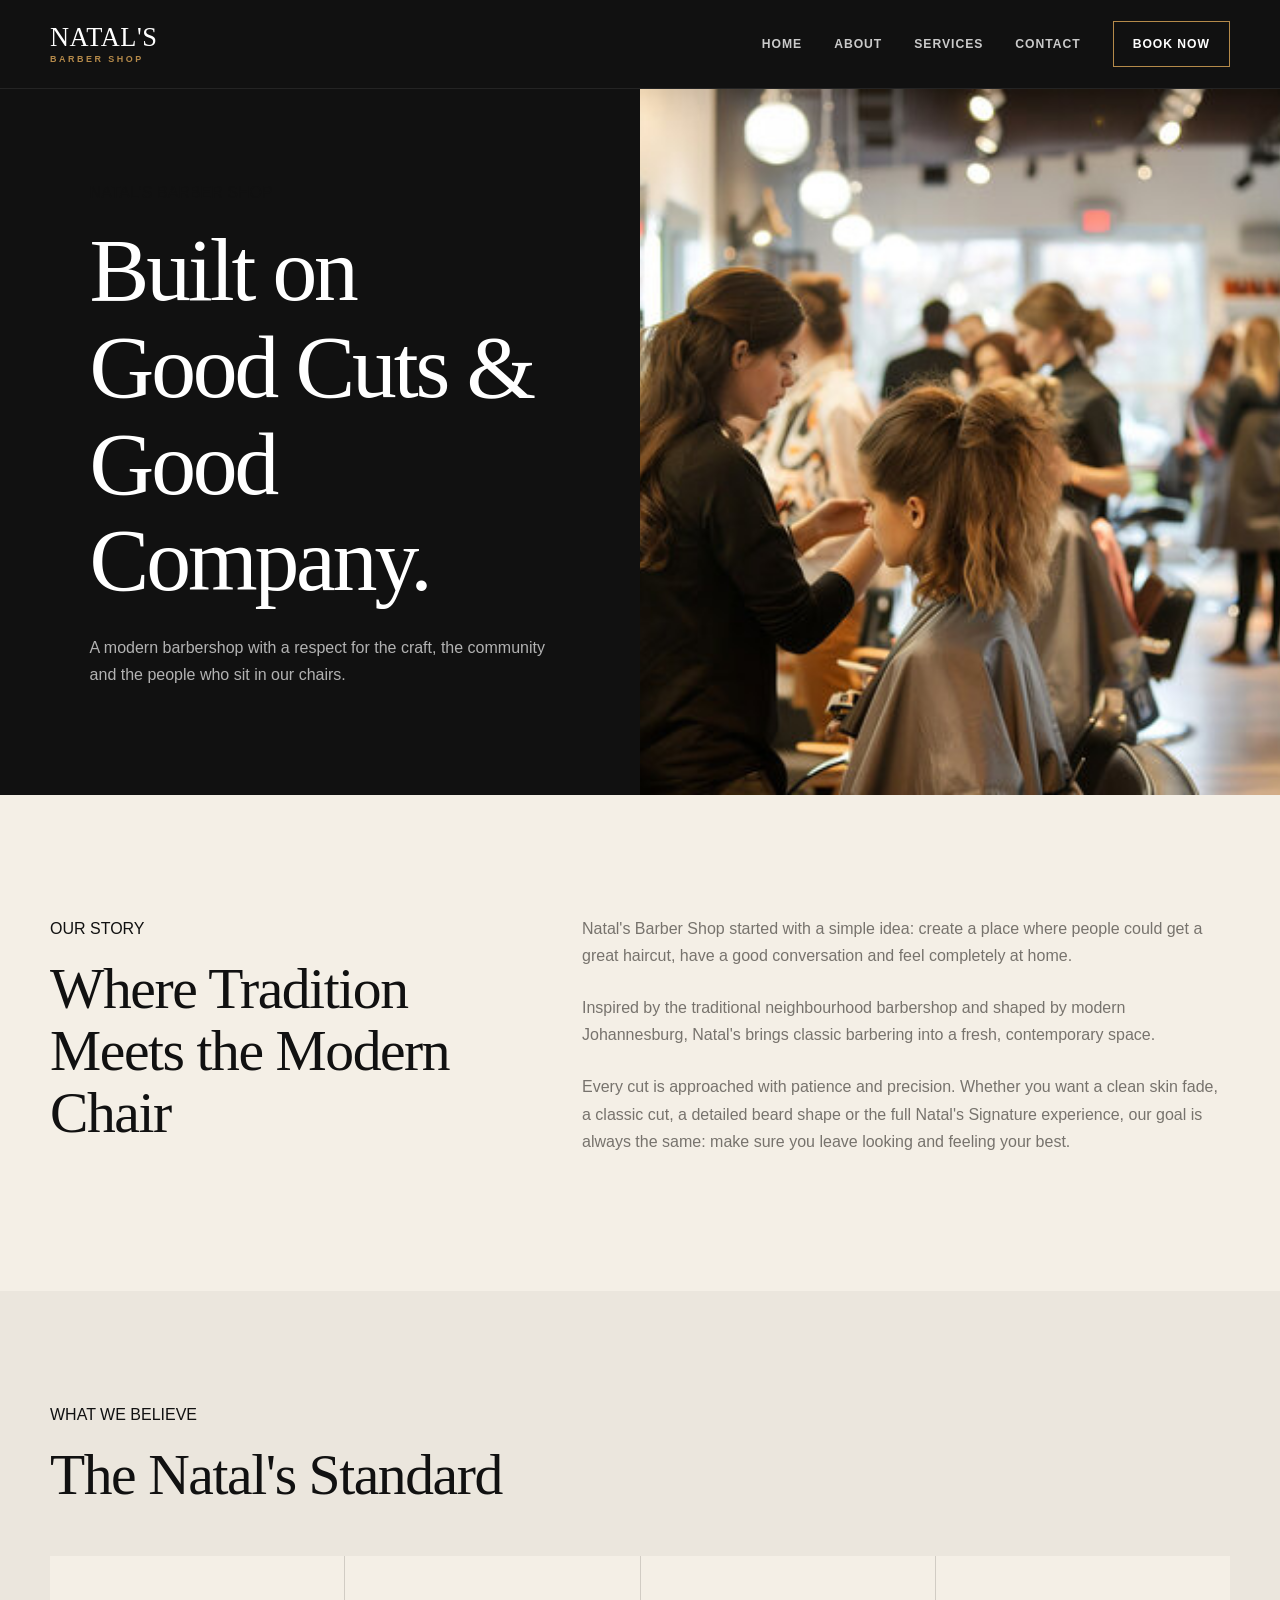
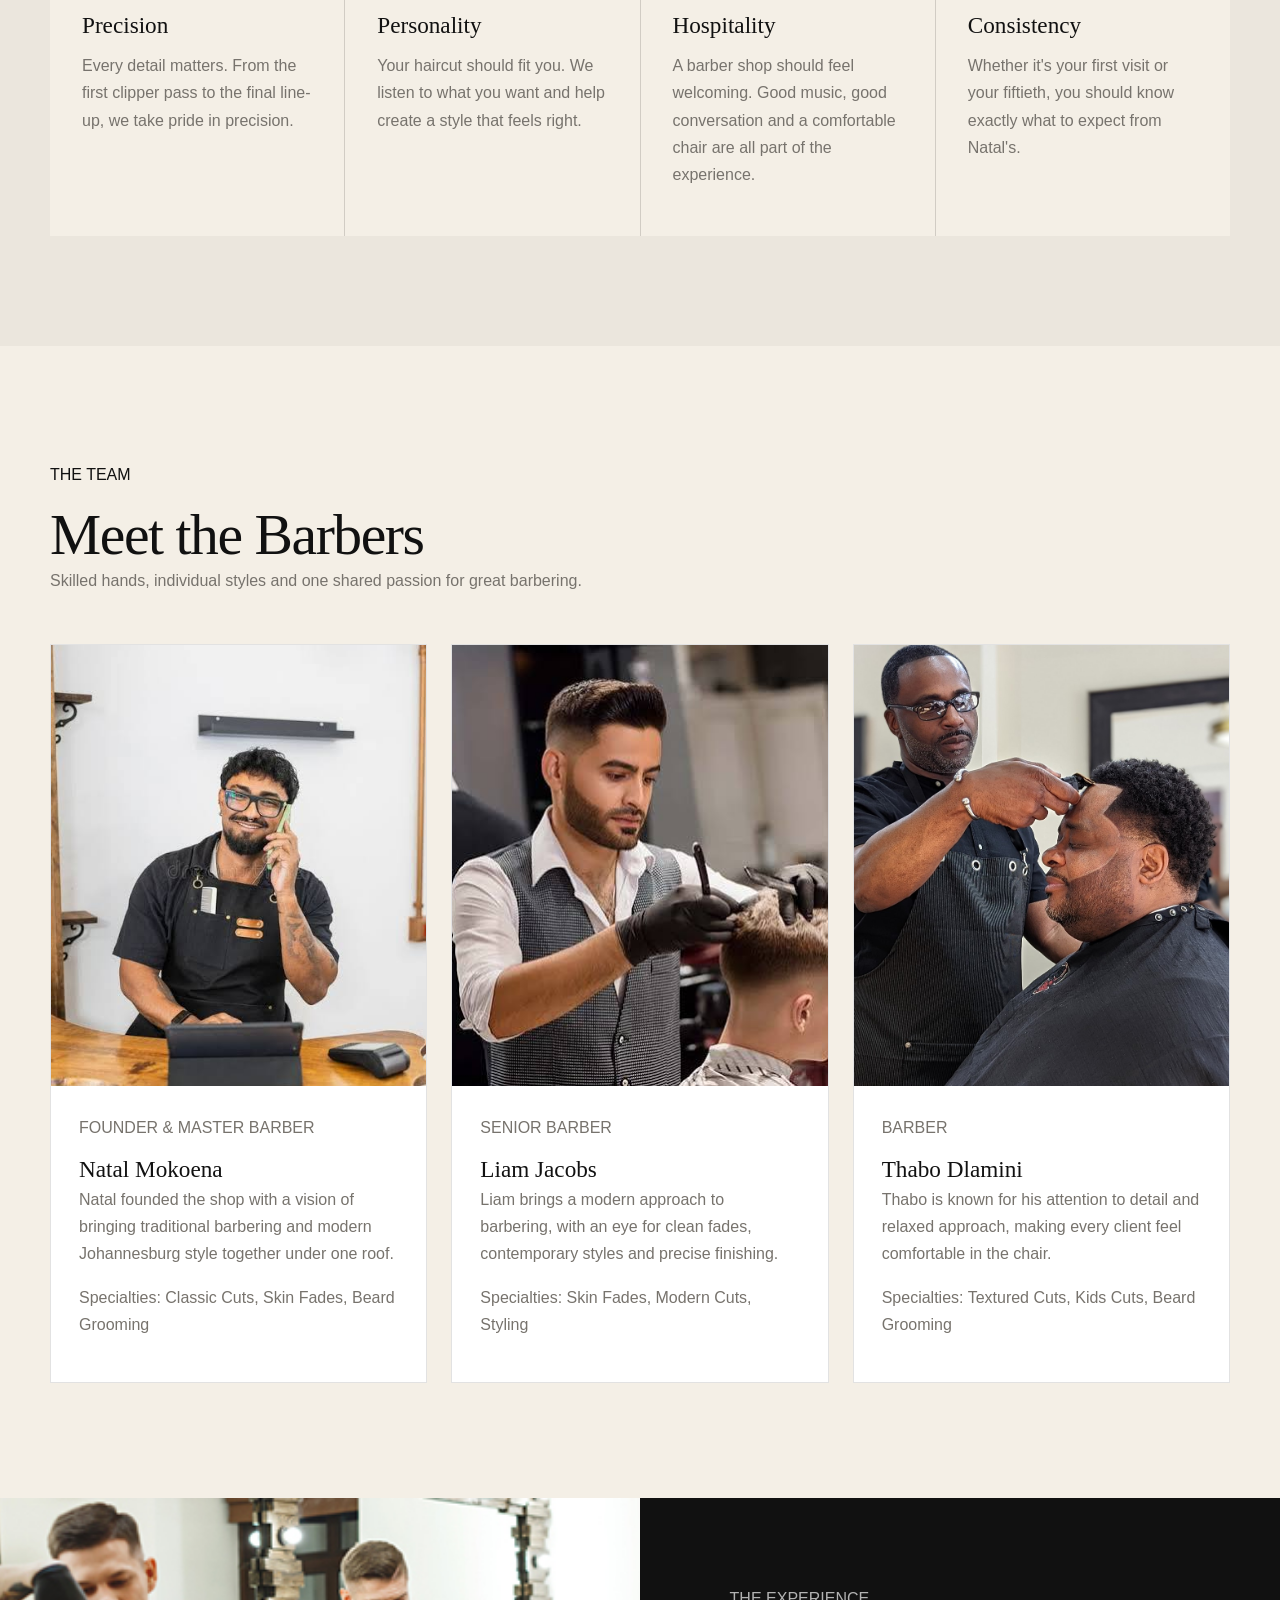
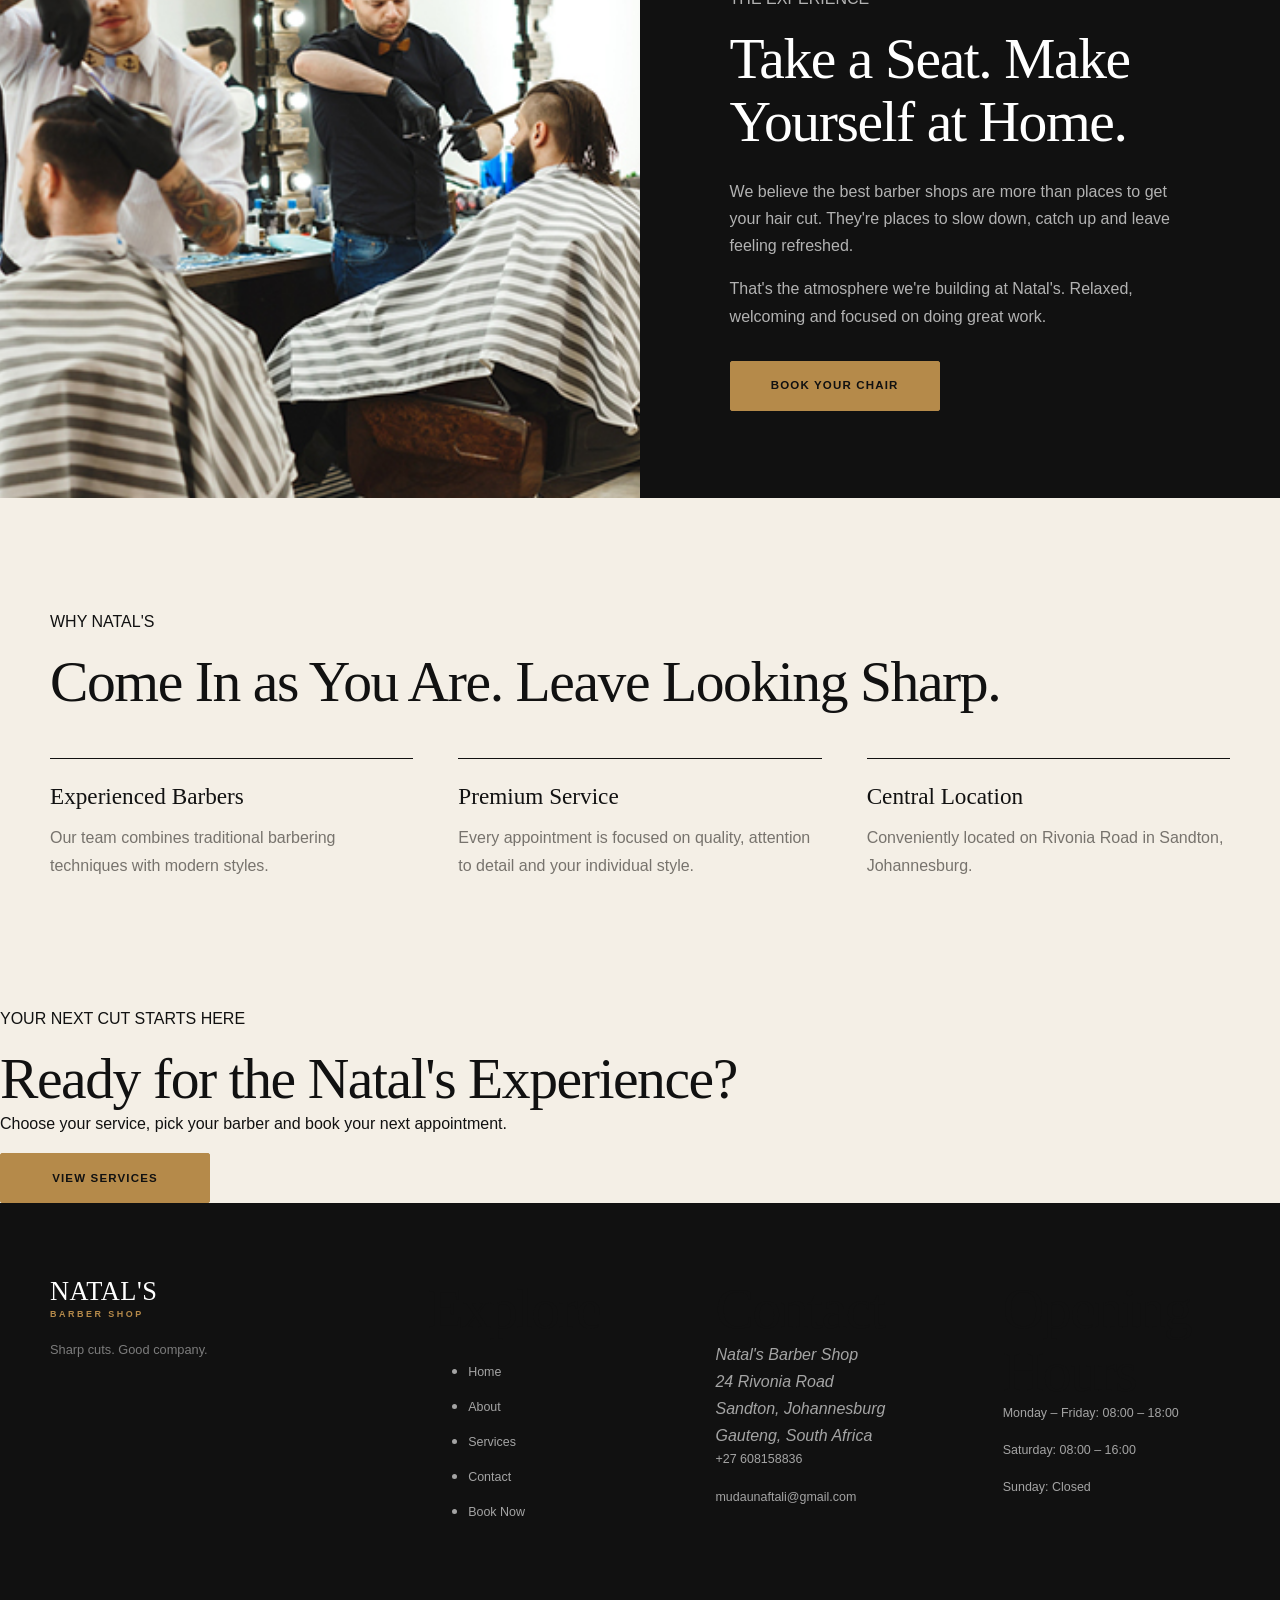
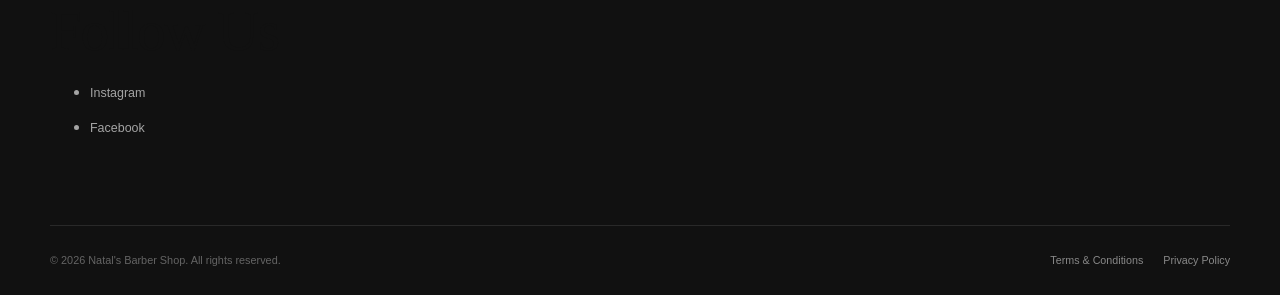
==== commit 52047a33: "Fix booking and site functionality" ====
--- a/about.html
+++ b/about.html
@@ -34,29 +34,27 @@
 
         <nav class="main-nav" aria-label="Main navigation">
 
-            <ul>
-
-                <li>
+            
+
+                
                     <a href="index.html">Home</a>
-                </li>
-
-                <li>
-                    <a href="about.html" aria-current="page">About</a>
-                </li>
-
-                <li>
+                
+
+                
+                    <a href="about.html" >About</a>
+                
+
+                
                     <a href="services.html">Services</a>
-                </li>
-
-                <li>
+                
+
+                
                     <a href="contact.html">Contact</a>
-                </li>
-
-                <li>
+                
+
+                
                     <a href="booking.html" class="nav-book">Book Now</a>
-                </li>
-
-            </ul>
+                
 
         </nav>
 
@@ -242,7 +240,7 @@
                     <figure>
 
                         <img
-                            src="images/natal.jpeg"
+                            src="images/natal.jpg"
                             alt="Natal Mokoena, founder and master barber"
                         >
 
@@ -377,9 +375,11 @@
                     Relaxed, welcoming and focused on doing great work.
                 </p>
 
-                <a href="booking.html">
-                    Book Your Chair
-                </a>
+                
+<a href="booking.html" class="btn btn-primary booking-submit">
+    Book Your Chair
+</a>
+
 
             </div>
 
@@ -463,13 +463,14 @@
                     next appointment.
                 </p>
 
-                <a href="booking.html">
-                    Book Now
-                </a>
-
-                <a href="services.html">
-                    View Services
-                </a>
+                
+
+
+
+<a href="booking.html" class="btn btn-primary booking-submit">
+    View Services
+</a>
+
 
             </div>
 
@@ -631,6 +632,65 @@
     </div>
 
 </footer>
-
+<!-- SPECIAL OFFER MODAL -->
+<div class="offer-modal" id="offerModal" aria-hidden="true">
+
+  <div class="offer-overlay" data-close-modal></div>
+
+  <div
+    class="offer-box"
+    role="dialog"
+    aria-modal="true"
+    aria-labelledby="offerTitle"
+  >
+
+    <button
+      class="offer-close"
+      type="button"
+      aria-label="Close special offer"
+      data-close-modal
+    >
+      &times;
+    </button>
+
+    <div class="offer-content">
+
+      <p class="offer-label">WELCOME TO NATAL'S</p>
+
+      <h2 id="offerTitle">
+        Your First Cut<br>
+        Starts Here.
+      </h2>
+
+      <p class="offer-text">
+        New to Natal's Barber Shop? Enjoy a special
+        first-visit offer when you book your first appointment.
+      </p>
+
+      <div class="offer-highlight">
+        <span>FIRST VISIT</span>
+        <strong>10% OFF</strong>
+      </div>
+
+      <p class="offer-small">
+        Mention <strong>FIRSTCUT</strong> when booking.
+      </p>
+
+      <a href="booking.html" class="offer-button" data-close-modal>
+        Book Your Appointment
+      </a>
+
+      <button
+        type="button"
+        class="offer-dismiss"
+        data-close-modal
+      >
+        Maybe later
+      </button>
+
+    </div>
+  </div>
+</div>
+<script src="js/modal.js"></script>
 </body>
 </html>
--- a/css/style.css
+++ b/css/style.css
@@ -2422,3 +2422,305 @@
     margin: 0;
     padding: 0;
 }
+/* =====================================================
+   SPECIAL OFFER MODAL
+===================================================== */
+
+.offer-modal {
+  position: fixed;
+  inset: 0;
+  z-index: 9999;
+
+  display: flex;
+  align-items: center;
+  justify-content: center;
+
+  padding: 20px;
+
+  opacity: 0;
+  visibility: hidden;
+  pointer-events: none;
+
+  transition:
+    opacity 0.3s ease,
+    visibility 0.3s ease;
+}
+
+.offer-modal.is-visible {
+  opacity: 1;
+  visibility: visible;
+  pointer-events: auto;
+}
+
+
+/* -------------------------
+   DARK OVERLAY
+------------------------- */
+
+.offer-overlay {
+  position: absolute;
+  inset: 0;
+
+  background: rgba(0, 0, 0, 0.78);
+  backdrop-filter: blur(4px);
+}
+
+
+/* -------------------------
+   MODAL BOX
+------------------------- */
+
+.offer-box {
+  position: relative;
+  z-index: 2;
+
+  width: min(520px, 100%);
+  max-height: 90vh;
+
+  overflow-y: auto;
+
+  background: var(--cream);
+  color: var(--ink);
+
+  border: 1px solid var(--gold);
+
+  transform: translateY(20px) scale(0.97);
+
+  transition: transform 0.3s ease;
+}
+
+.offer-modal.is-visible .offer-box {
+  transform: translateY(0) scale(1);
+}
+
+
+/* -------------------------
+   CLOSE BUTTON
+------------------------- */
+
+.offer-close {
+  position: absolute;
+  top: 12px;
+  right: 12px;
+
+  width: 38px;
+  height: 38px;
+
+  display: flex;
+  align-items: center;
+  justify-content: center;
+
+  border: 1px solid rgba(17, 17, 17, 0.25);
+  background: transparent;
+
+  color: var(--ink);
+
+  font-size: 1.6rem;
+  line-height: 1;
+
+  cursor: pointer;
+
+  transition:
+    background 0.2s ease,
+    color 0.2s ease;
+}
+
+.offer-close:hover,
+.offer-close:focus-visible {
+  background: var(--ink);
+  color: var(--cream);
+}
+
+
+/* -------------------------
+   CONTENT
+------------------------- */
+
+.offer-content {
+  padding: 55px 50px 45px;
+
+  text-align: center;
+}
+
+.offer-label {
+  margin-bottom: 15px;
+
+  color: #8e6d35;
+
+  font-size: 0.7rem;
+  font-weight: 800;
+  letter-spacing: 0.22em;
+}
+
+.offer-content h2 {
+  margin-bottom: 20px;
+
+  font-family: Georgia, "Times New Roman", serif;
+
+  font-size: clamp(2.5rem, 7vw, 4.2rem);
+  line-height: 0.95;
+  letter-spacing: -0.04em;
+}
+
+.offer-text {
+  max-width: 400px;
+  margin: 0 auto 25px;
+
+  color: #555;
+
+  font-size: 1rem;
+  line-height: 1.6;
+}
+
+
+/* -------------------------
+   DISCOUNT
+------------------------- */
+
+.offer-highlight {
+  display: inline-flex;
+  flex-direction: column;
+  align-items: center;
+
+  margin: 5px auto 18px;
+  padding: 16px 30px;
+
+  border-top: 1px solid var(--gold);
+  border-bottom: 1px solid var(--gold);
+}
+
+.offer-highlight span {
+  font-size: 0.65rem;
+  font-weight: 800;
+  letter-spacing: 0.2em;
+}
+
+.offer-highlight strong {
+  margin-top: 3px;
+
+  color: #8e6d35;
+
+  font-family: Georgia, "Times New Roman", serif;
+  font-size: 2.2rem;
+}
+
+
+/* -------------------------
+   SMALL TEXT
+------------------------- */
+
+.offer-small {
+  margin-bottom: 25px;
+
+  color: #777;
+  font-size: 0.8rem;
+}
+
+.offer-small strong {
+  color: var(--ink);
+}
+
+
+/* -------------------------
+   BOOKING BUTTON
+------------------------- */
+
+.offer-button {
+  display: block;
+
+  width: 100%;
+  padding: 15px 20px;
+
+  background: var(--ink);
+  color: var(--cream);
+
+  font-size: 0.85rem;
+  font-weight: 800;
+  letter-spacing: 0.05em;
+
+  text-align: center;
+
+  transition:
+    background 0.2s ease,
+    color 0.2s ease;
+}
+
+.offer-button:hover,
+.offer-button:focus-visible {
+  background: var(--gold);
+  color: var(--ink);
+}
+
+
+/* -------------------------
+   MAYBE LATER
+------------------------- */
+
+.offer-dismiss {
+  margin-top: 15px;
+
+  border: none;
+  background: transparent;
+
+  color: #777;
+
+  font-size: 0.8rem;
+
+  cursor: pointer;
+}
+
+.offer-dismiss:hover,
+.offer-dismiss:focus-visible {
+  color: var(--ink);
+  text-decoration: underline;
+}
+
+
+/* =====================================================
+   MOBILE MODAL
+===================================================== */
+
+@media (max-width: 600px) {
+
+  .offer-modal {
+    padding: 14px;
+  }
+
+  .offer-box {
+    width: 100%;
+    max-height: 92vh;
+  }
+
+  .offer-content {
+    padding: 48px 25px 30px;
+  }
+
+  .offer-content h2 {
+    font-size: clamp(2.2rem, 11vw, 3.2rem);
+  }
+
+  .offer-text {
+    font-size: 0.9rem;
+  }
+
+  .offer-highlight {
+    padding: 13px 25px;
+  }
+
+  .offer-highlight strong {
+    font-size: 1.9rem;
+  }
+}
+
+
+/* =====================================================
+   REDUCED MOTION
+===================================================== */
+
+@media (prefers-reduced-motion: reduce) {
+
+  .offer-modal,
+  .offer-box {
+    transition: none;
+  }
+}
